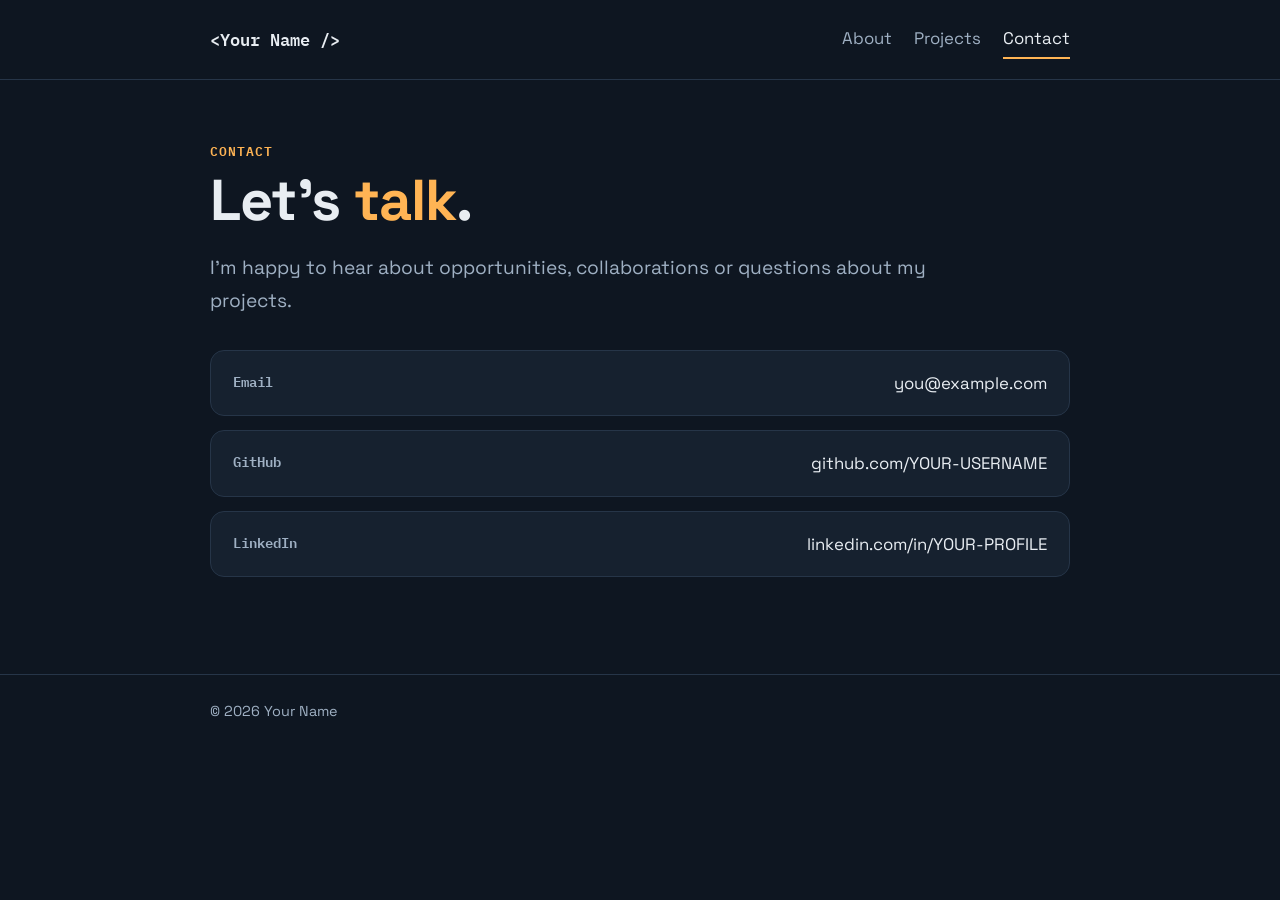
==== contact.html @ 2a50a487 "Add portfolio site" ====
<!DOCTYPE html>
<html lang="en">
<head>
<meta charset="utf-8">
<meta name="viewport" content="width=device-width, initial-scale=1">
<link rel="preconnect" href="https://fonts.googleapis.com">
<link rel="preconnect" href="https://fonts.gstatic.com" crossorigin>
<link href="https://fonts.googleapis.com/css2?family=IBM+Plex+Mono:wght@500;600&family=Space+Grotesk:wght@400;500;700&display=swap" rel="stylesheet">
<link rel="stylesheet" href="style.css">
<title>Contact · Your Name</title>
<meta name="description" content="Ways to contact Your Name.">
</head>
<body>
<header>
  <div class="wrap">
    <a class="logo" href="index.html">&lt;Your Name /&gt;</a>
    <nav aria-label="Main">
      <a href="index.html">About</a>
      <a href="projects.html">Projects</a>
      <a href="contact.html" aria-current="page">Contact</a>
    </nav>
  </div>
</header>
<main>
  <div class="wrap">
    <span class="label">Contact</span>
    <h1>Let’s <em>talk</em>.</h1>
    <p class="lead">I’m happy to hear about opportunities, collaborations or questions about my projects.</p>
    <ul class="links">
      <li><a href="mailto:you@example.com"><span>Email</span><span>you@example.com</span></a></li>
      <li><a href="https://github.com/YOUR-USERNAME" target="_blank" rel="noopener"><span>GitHub</span><span>github.com/YOUR-USERNAME</span></a></li>
      <li><a href="https://www.linkedin.com/in/YOUR-PROFILE" target="_blank" rel="noopener"><span>LinkedIn</span><span>linkedin.com/in/YOUR-PROFILE</span></a></li>
    </ul>
  </div>
</main>
<footer>
  <div class="wrap">© 2026 Your Name</div>
</footer>
</body>
</html>
---- style.css ----
:root {
  --bg: #0e1621;
  --surface: #16212f;
  --line: #263548;
  --text: #e8edf2;
  --muted: #9fb0c3;
  --accent: #ffb454;
}
* { box-sizing: border-box; }
html { scroll-behavior: smooth; }
body {
  margin: 0;
  background: var(--bg);
  color: var(--text);
  font: 1.05rem/1.7 "Space Grotesk", system-ui, -apple-system, "Segoe UI", sans-serif;
}
a { color: var(--accent); }
a:focus-visible, .btn:focus-visible { outline: 2px solid var(--accent); outline-offset: 3px; border-radius: 4px; }
.wrap { width: min(100% - 40px, 860px); margin: 0 auto; }

/* Header and navigation */
header { border-bottom: 1px solid var(--line); }
header .wrap { display: flex; align-items: center; justify-content: space-between; gap: 16px; flex-wrap: wrap; padding: 20px 0; }
.logo { font-family: "IBM Plex Mono", ui-monospace, Consolas, monospace; font-weight: 600; color: var(--text); text-decoration: none; }
nav { display: flex; gap: 22px; }
nav a { color: var(--muted); text-decoration: none; padding: 4px 0; border-bottom: 2px solid transparent; }
nav a:hover { color: var(--text); }
nav a[aria-current="page"] { color: var(--text); border-bottom-color: var(--accent); }

main { padding: 64px 0 80px; }
.label {
  display: block;
  margin-bottom: 10px;
  font: 600 0.8rem/1.2 "IBM Plex Mono", ui-monospace, Consolas, monospace;
  letter-spacing: 0.08em;
  text-transform: uppercase;
  color: var(--accent);
}
h1 { margin: 0 0 20px; font-size: clamp(2.2rem, 6vw, 3.6rem); line-height: 1.1; letter-spacing: -0.02em; }
h1 em { font-style: normal; color: var(--accent); }
h2 { margin: 0; font-size: 1.5rem; }
p { margin: 0 0 16px; max-width: 62ch; }
.lead { font-size: 1.2rem; color: var(--muted); }

/* Buttons and chips */
.actions { display: flex; gap: 12px; flex-wrap: wrap; margin-top: 28px; }
.btn {
  display: inline-block;
  padding: 11px 20px;
  font-weight: 600;
  text-decoration: none;
  color: var(--bg);
  background: var(--accent);
  border-radius: 999px;
  transition: transform 0.12s ease;
}
.btn:hover { transform: translateY(-2px); }
.btn.ghost { color: var(--text); background: transparent; border: 1px solid var(--line); }
.chips { display: flex; flex-wrap: wrap; gap: 8px; padding: 0; margin: 0 0 8px; list-style: none; }
.chips li {
  padding: 4px 12px;
  font: 500 0.85rem "IBM Plex Mono", ui-monospace, Consolas, monospace;
  color: var(--text);
  background: var(--surface);
  border: 1px solid var(--line);
  border-radius: 999px;
}
.section { margin-top: 56px; }

/* Project cards */
.card { margin-bottom: 28px; padding: 28px; background: var(--surface); border: 1px solid var(--line); border-radius: 16px; }
.card-head { display: flex; align-items: center; justify-content: space-between; gap: 12px; flex-wrap: wrap; margin-bottom: 14px; }
.card .chips { margin-bottom: 22px; }
.card h3 {
  margin: 20px 0 4px;
  font: 600 0.8rem/1.2 "IBM Plex Mono", ui-monospace, Consolas, monospace;
  letter-spacing: 0.08em;
  text-transform: uppercase;
  color: var(--accent);
}
.card p { margin-bottom: 0; }

/* Contact links */
.links { display: grid; gap: 14px; margin-top: 32px; padding: 0; list-style: none; }
.links a {
  display: flex;
  justify-content: space-between;
  gap: 16px;
  padding: 18px 22px;
  color: var(--text);
  text-decoration: none;
  background: var(--surface);
  border: 1px solid var(--line);
  border-radius: 14px;
  transition: border-color 0.12s ease;
}
.links a:hover { border-color: var(--accent); }
.links span:first-child { font: 600 0.85rem "IBM Plex Mono", ui-monospace, Consolas, monospace; color: var(--muted); }
.links span:last-child { word-break: break-all; text-align: right; }

footer { border-top: 1px solid var(--line); padding: 24px 0; color: var(--muted); font-size: 0.9rem; }

@media (prefers-reduced-motion: reduce) { .btn, .links a { transition: none; } html { scroll-behavior: auto; } }
@media (max-width: 520px) { main { padding-top: 40px; } .card { padding: 22px; } }
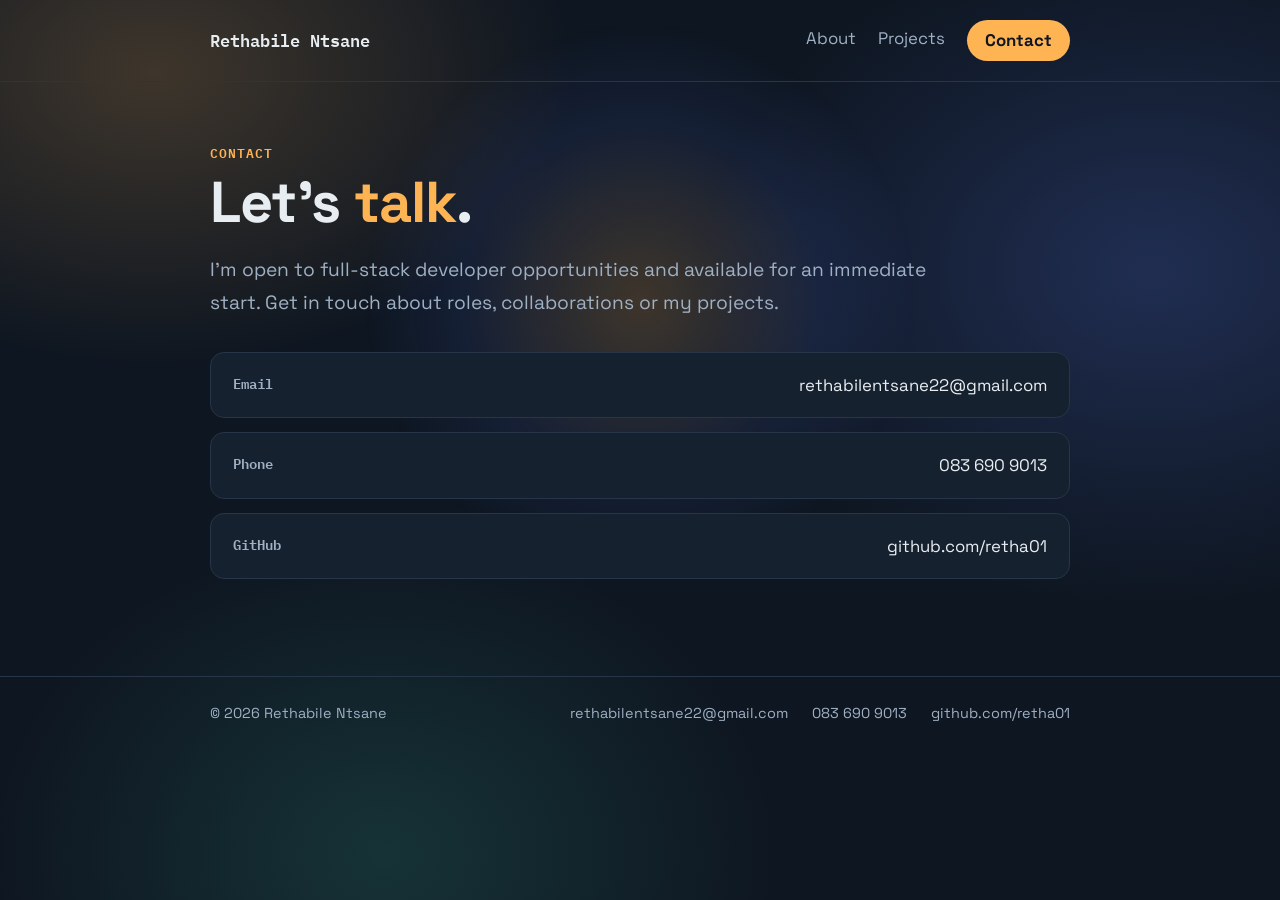
==== commit 081d1949: "Redesign portfolio with new sections, projects and contact details" ====
--- a/contact.html
+++ b/contact.html
@@ -7,17 +7,18 @@
 <link rel="preconnect" href="https://fonts.gstatic.com" crossorigin>
 <link href="https://fonts.googleapis.com/css2?family=IBM+Plex+Mono:wght@500;600&family=Space+Grotesk:wght@400;500;700&display=swap" rel="stylesheet">
 <link rel="stylesheet" href="style.css">
-<title>Contact · Your Name</title>
-<meta name="description" content="Ways to contact Your Name.">
+<script src="site.js" defer></script>
+<title>Contact · Rethabile Ntsane</title>
+<meta name="description" content="Contact Rethabile Ntsane by email, phone or GitHub.">
 </head>
 <body>
 <header>
   <div class="wrap">
-    <a class="logo" href="index.html">&lt;Your Name /&gt;</a>
+    <a class="logo" href="index.html">Rethabile Ntsane</a>
     <nav aria-label="Main">
       <a href="index.html">About</a>
       <a href="projects.html">Projects</a>
-      <a href="contact.html" aria-current="page">Contact</a>
+      <a href="contact.html" class="nav-cta" aria-current="page">Contact</a>
     </nav>
   </div>
 </header>
@@ -25,16 +26,23 @@
   <div class="wrap">
     <span class="label">Contact</span>
     <h1>Let’s <em>talk</em>.</h1>
-    <p class="lead">I’m happy to hear about opportunities, collaborations or questions about my projects.</p>
+    <p class="lead">I’m open to full-stack developer opportunities and available for an immediate start. Get in touch about roles, collaborations or my projects.</p>
     <ul class="links">
-      <li><a href="mailto:you@example.com"><span>Email</span><span>you@example.com</span></a></li>
-      <li><a href="https://github.com/YOUR-USERNAME" target="_blank" rel="noopener"><span>GitHub</span><span>github.com/YOUR-USERNAME</span></a></li>
-      <li><a href="https://www.linkedin.com/in/YOUR-PROFILE" target="_blank" rel="noopener"><span>LinkedIn</span><span>linkedin.com/in/YOUR-PROFILE</span></a></li>
+      <li><a href="mailto:rethabilentsane22@gmail.com"><span>Email</span><span>rethabilentsane22@gmail.com</span></a></li>
+      <li><a href="tel:+27836909013"><span>Phone</span><span>083 690 9013</span></a></li>
+      <li><a href="https://github.com/retha01" target="_blank" rel="noopener"><span>GitHub</span><span>github.com/retha01</span></a></li>
     </ul>
   </div>
 </main>
 <footer>
-  <div class="wrap">© 2026 Your Name</div>
+  <div class="wrap footer-grid">
+    <p>© 2026 Rethabile Ntsane</p>
+    <ul class="footer-links">
+      <li><a href="mailto:rethabilentsane22@gmail.com">rethabilentsane22@gmail.com</a></li>
+      <li><a href="tel:+27836909013">083 690 9013</a></li>
+      <li><a href="https://github.com/retha01" target="_blank" rel="noopener">github.com/retha01</a></li>
+    </ul>
+  </div>
 </footer>
 </body>
 </html>
--- a/style.css
+++ b/style.css
@@ -101,4 +101,155 @@
 footer { border-top: 1px solid var(--line); padding: 24px 0; color: var(--muted); font-size: 0.9rem; }
 
 @media (prefers-reduced-motion: reduce) { .btn, .links a { transition: none; } html { scroll-behavior: auto; } }
-@media (max-width: 520px) { main { padding-top: 40px; } .card { padding: 22px; } }+@media (max-width: 520px) { main { padding-top: 40px; } .card { padding: 22px; } }
+
+/* ===== Interactive additions: glass, tabs, previews ===== */
+[hidden] { display: none !important; }
+
+/* soft colour behind everything so the glass has something to blur */
+body {
+  background-color: var(--bg);
+  background-image:
+    radial-gradient(600px 420px at 12% 8%, rgba(255, 180, 84, 0.2), transparent 70%),
+    radial-gradient(640px 480px at 90% 30%, rgba(94, 129, 255, 0.22), transparent 70%),
+    radial-gradient(560px 460px at 30% 95%, rgba(64, 200, 170, 0.16), transparent 70%);
+  background-attachment: fixed;
+}
+
+/* shared glass look */
+.tab, .detail, .glass, .doc {
+  background: linear-gradient(145deg, rgba(255, 255, 255, 0.16), rgba(255, 255, 255, 0.05));
+  backdrop-filter: blur(14px) saturate(160%);
+  -webkit-backdrop-filter: blur(14px) saturate(160%);
+  border: 1px solid rgba(255, 255, 255, 0.22);
+  box-shadow: inset 0 1px 0 rgba(255, 255, 255, 0.35), 0 6px 18px rgba(0, 0, 0, 0.25);
+}
+.tab-list, .page-tabs { display: flex; flex-wrap: wrap; gap: 10px; }
+.page-tabs { margin: 36px 0 32px; }
+.tab {
+  padding: 10px 18px;
+  font: inherit;
+  font-weight: 600;
+  color: var(--text);
+  cursor: pointer;
+  border-radius: 999px;
+  transition: transform 0.12s ease, border-color 0.12s ease, background 0.12s ease;
+}
+.tab:hover { transform: translateY(-2px); }
+.tab[aria-selected="true"] {
+  border-color: var(--accent);
+  background: linear-gradient(145deg, rgba(255, 180, 84, 0.34), rgba(255, 180, 84, 0.1));
+}
+.tab:focus-visible { outline: 2px solid var(--accent); outline-offset: 3px; }
+
+.muted-note { margin-bottom: 18px; color: var(--muted); font-size: 0.95rem; }
+.detail { margin-top: 18px; padding: 24px 26px; border-radius: 20px; }
+.detail h3 { margin: 0 0 8px; font-size: 1.3rem; }
+.detail p { margin-bottom: 0; }
+.stats { display: grid; grid-template-columns: repeat(auto-fit, minmax(220px, 1fr)); gap: 20px; margin-top: 20px; }
+.stats .label { margin-bottom: 8px; }
+.stats p { margin-top: 6px; color: var(--muted); font-size: 0.95rem; }
+.stats strong { color: var(--text); }
+.meter { display: flex; gap: 5px; }
+.meter i { width: 26px; height: 8px; border-radius: 4px; background: rgba(255, 255, 255, 0.18); }
+.meter i.on { background: var(--accent); }
+.detail-link { margin-top: 18px; }
+
+.interest-grid { display: grid; grid-template-columns: repeat(auto-fit, minmax(260px, 1fr)); gap: 16px; }
+.glass { padding: 22px 24px; border-radius: 18px; }
+.glass h3 { margin: 0 0 8px; font-size: 1.15rem; }
+.glass p { margin: 0; color: var(--muted); }
+
+.doc-grid { display: grid; grid-template-columns: repeat(auto-fill, minmax(240px, 1fr)); gap: 20px; margin-top: 28px; }
+.doc { display: block; padding: 14px; color: var(--text); text-decoration: none; border-radius: 16px; transition: transform 0.12s ease, border-color 0.12s ease; }
+.doc:hover { transform: translateY(-3px); border-color: var(--accent); }
+.doc:focus-visible { outline: 2px solid var(--accent); outline-offset: 3px; }
+.doc-preview { display: grid; place-items: center; aspect-ratio: 4 / 3; margin-bottom: 12px; overflow: hidden; background: #fff; border-radius: 10px; }
+.doc-preview img, .doc-preview object { width: 100%; height: 100%; object-fit: cover; object-position: top; pointer-events: none; }
+.missing { padding: 12px; font: 500 0.8rem "IBM Plex Mono", ui-monospace, Consolas, monospace; text-align: center; color: #334155; }
+.doc h3 { margin: 0 0 4px; font-size: 1.05rem; }
+.doc p { margin: 0; font-size: 0.9rem; color: var(--muted); }
+
+@media (prefers-reduced-motion: reduce) {
+  .tab, .doc { transition: none; }
+  .tab:hover, .doc:hover { transform: none; }
+}
+
+/* ===== Professional polish: hero, groups, glow, pulsing contact, footer ===== */
+header, main, footer { position: relative; z-index: 1; }
+.cursor-glow {
+  position: fixed; left: 0; top: 0;
+  width: 560px; height: 560px;
+  margin: -280px 0 0 -280px;
+  border-radius: 50%;
+  background: radial-gradient(circle, rgba(255, 180, 84, 0.2), rgba(94, 129, 255, 0.09) 45%, transparent 70%);
+  pointer-events: none;
+  z-index: 0;
+  will-change: transform;
+}
+
+/* About section: text beside a photo */
+.hero { display: grid; grid-template-columns: 1fr 240px; gap: 48px; align-items: center; }
+.hero p strong { color: var(--text); }
+.hero p { color: var(--muted); }
+.hero .lead { color: var(--text); }
+.photo {
+  display: grid; place-items: center;
+  width: 240px; height: 300px; overflow: hidden;
+  font: 700 3rem "Space Grotesk", sans-serif; color: var(--accent);
+  background: linear-gradient(145deg, rgba(255, 255, 255, 0.16), rgba(255, 255, 255, 0.05));
+  backdrop-filter: blur(14px); -webkit-backdrop-filter: blur(14px);
+  border: 1px solid rgba(255, 255, 255, 0.25);
+  border-radius: 28px;
+  box-shadow: inset 0 1px 0 rgba(255, 255, 255, 0.35), 0 16px 40px rgba(0, 0, 0, 0.35);
+}
+.photo img { width: 100%; height: 100%; object-fit: cover; }
+
+/* grouped skill tabs */
+.tab-group { display: flex; flex-wrap: wrap; gap: 10px; margin-bottom: 18px; }
+.group-label {
+  flex-basis: 100%;
+  font: 500 0.78rem "IBM Plex Mono", ui-monospace, Consolas, monospace;
+  letter-spacing: 0.06em; text-transform: uppercase; color: var(--muted);
+}
+
+/* info box: more blur and a darker tint so the text stands out */
+.detail {
+  background: linear-gradient(145deg, rgba(14, 22, 33, 0.62), rgba(14, 22, 33, 0.38));
+  backdrop-filter: blur(30px) saturate(150%);
+  -webkit-backdrop-filter: blur(30px) saturate(150%);
+}
+.proj { margin-top: 20px; padding-top: 16px; border-top: 1px solid rgba(255, 255, 255, 0.15); }
+.proj .label { margin-bottom: 6px; }
+.proj p { color: var(--text); }
+
+/* pulsing Contact tab */
+nav a.nav-cta {
+  padding: 6px 18px; font-weight: 700; color: var(--bg);
+  background: var(--accent); border-bottom: 0; border-radius: 999px;
+  animation: pulse 2.2s ease-out infinite;
+}
+nav a.nav-cta:hover { color: var(--bg); animation-play-state: paused; }
+nav a.nav-cta[aria-current="page"] { animation: none; }
+@keyframes pulse {
+  0% { box-shadow: 0 0 0 0 rgba(255, 180, 84, 0.6); }
+  70% { box-shadow: 0 0 0 14px rgba(255, 180, 84, 0); }
+  100% { box-shadow: 0 0 0 0 rgba(255, 180, 84, 0); }
+}
+
+/* footer contact details */
+.footer-grid { display: flex; justify-content: space-between; align-items: center; gap: 12px 32px; flex-wrap: wrap; }
+.footer-grid p { margin: 0; }
+.footer-links { display: flex; flex-wrap: wrap; gap: 8px 24px; margin: 0; padding: 0; list-style: none; }
+.footer-links a { color: var(--muted); text-decoration: none; }
+.footer-links a:hover { color: var(--accent); text-decoration: underline; }
+.footer-links a:focus-visible { outline: 2px solid var(--accent); outline-offset: 3px; }
+
+@media (max-width: 760px) {
+  .hero { grid-template-columns: 1fr; }
+  .photo { order: -1; width: 160px; height: 200px; font-size: 2.2rem; }
+}
+@media (prefers-reduced-motion: reduce) {
+  nav a.nav-cta { animation: none; }
+  .cursor-glow { display: none; }
+}
